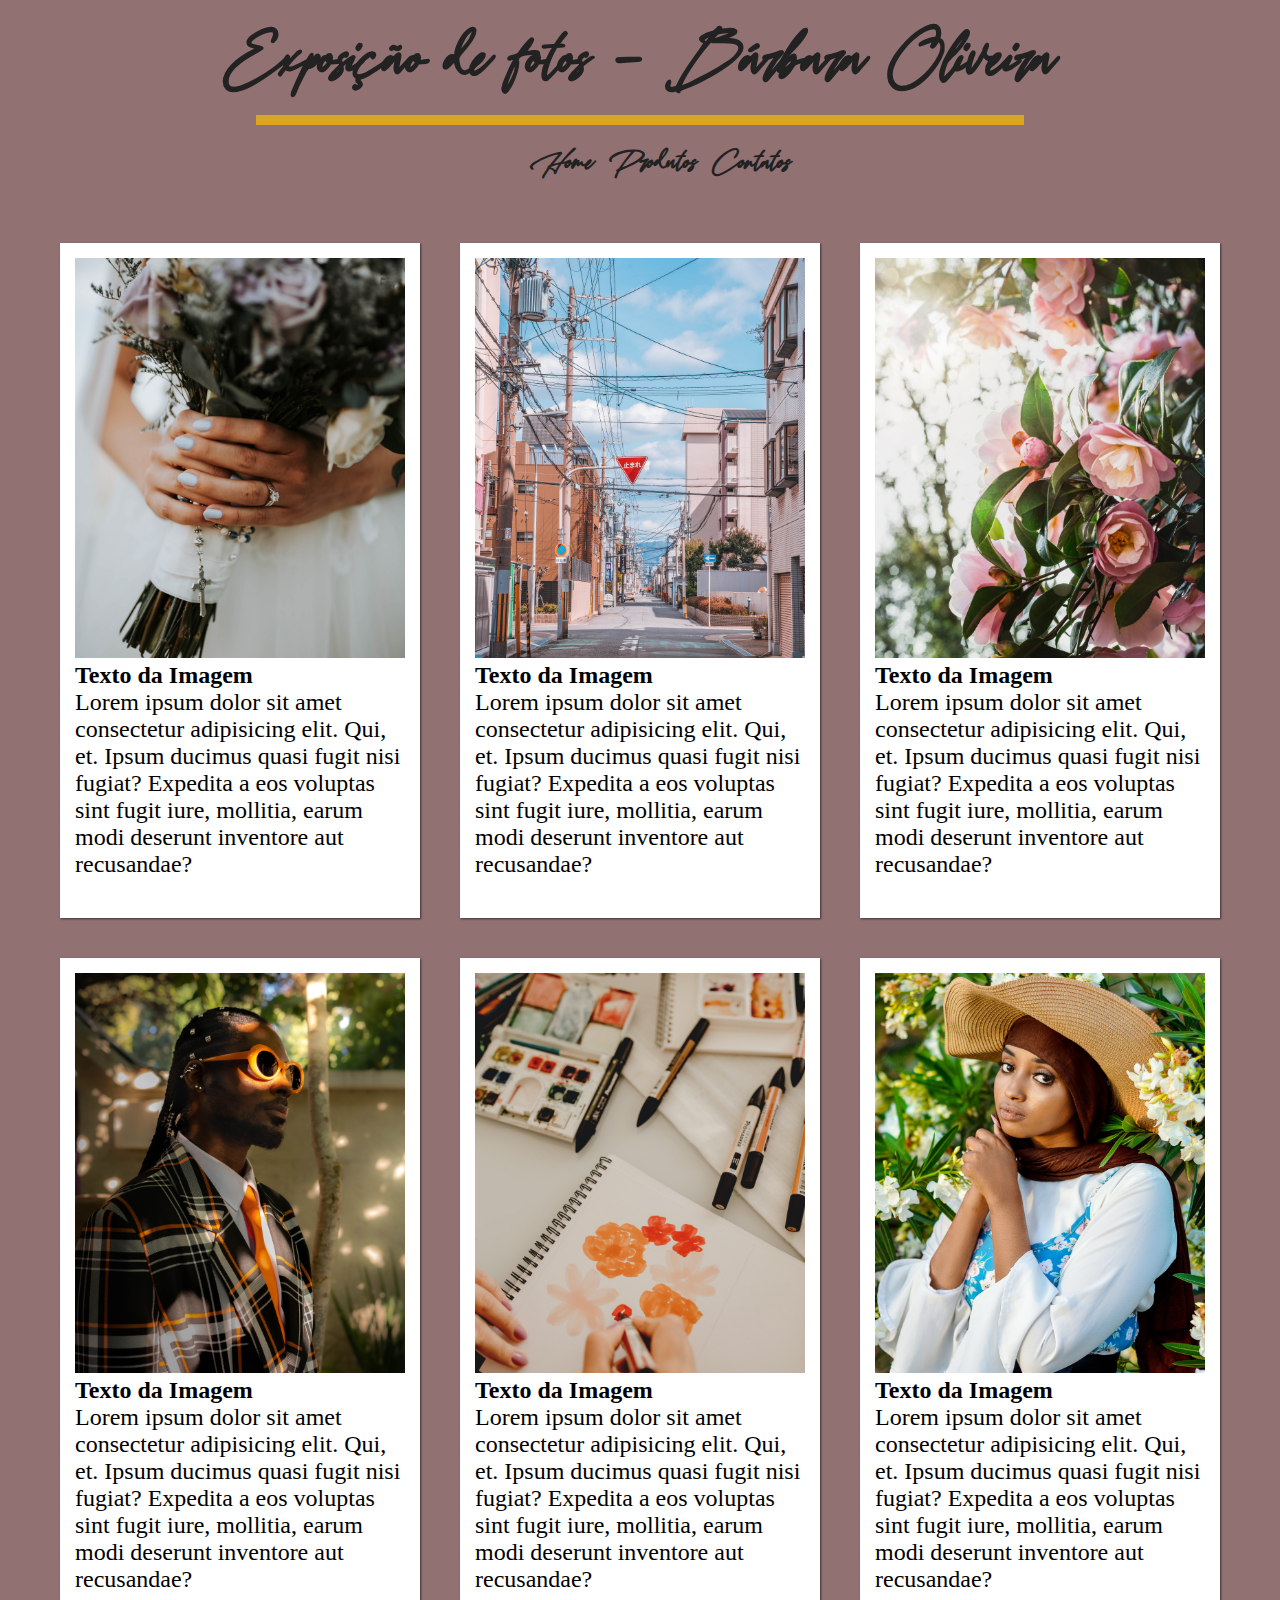
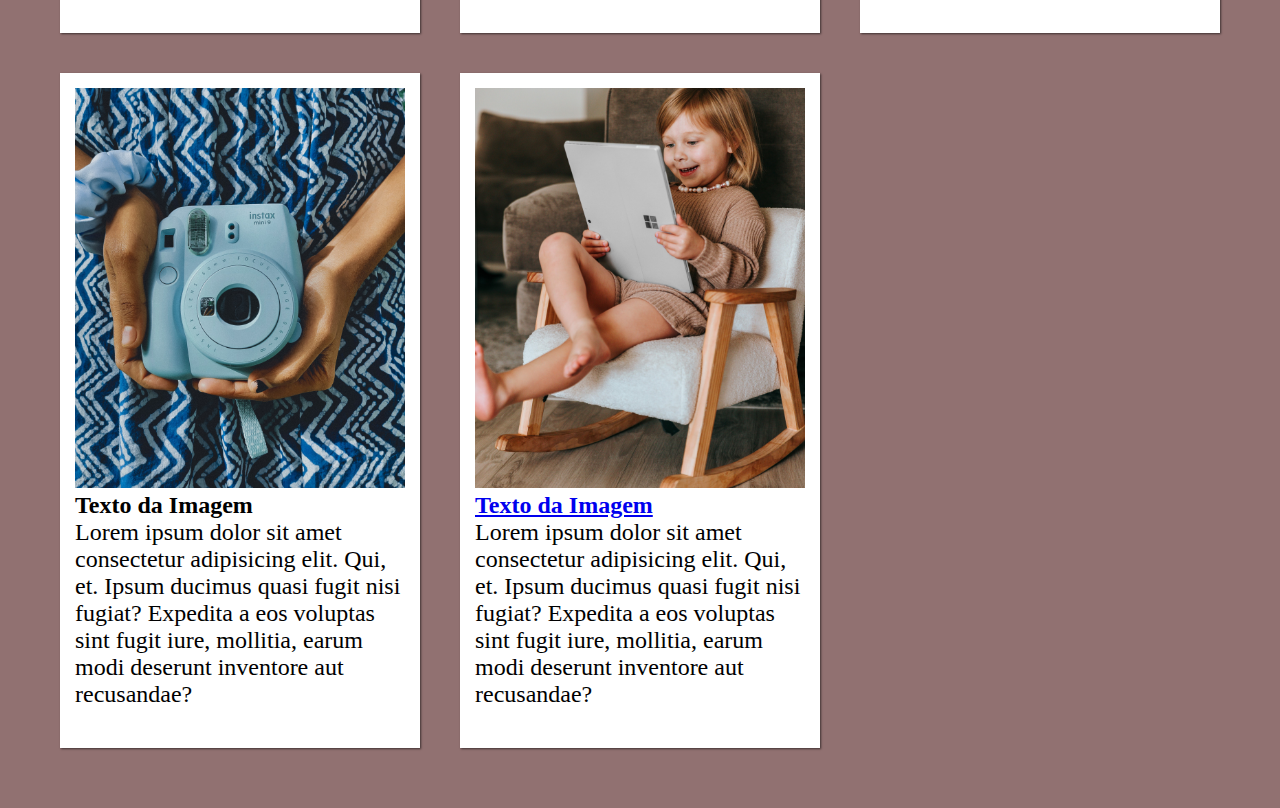
==== grid.html @ ba96220d "versão 1" ====
<!DOCTYPE html>
<html lang="en">

<head>
  <meta charset="UTF-8">
  <meta http-equiv="X-UA-Compatible" content="IE=edge">
  <meta name="viewport" content="width=device-width, initial-scale=1.0">
  <link rel="stylesheet" href="css/grid.css">
  <title>Document</title>

  <link rel="preconnect" href="https://fonts.googleapis.com">
  <link rel="preconnect" href="https://fonts.gstatic.com" crossorigin>
  <link href="https://fonts.googleapis.com/css2?family=Palette+Mosaic&display=swap" rel="stylesheet">
</head>

<body>

  <h1 class="titulo" id="topo">Exposição de fotos - Bárbara Oliveira</h1>
  <hr>
  <nav class="menu">
    <ul>

      <li><a href="#">Home</a></li>
      <li><a href="#produtos">Produtos</a></li>
      <li><a href="#">Contatos</a></li>

    </ul>
  </nav>

  <div class="pai">
    <div class="polaroid">
      <img src="imagens/sarah-noltner--GrAZRYn72w-unsplash.jpg" alt="noiva">

      <h2>Texto da Imagem</h2>
      <p>Lorem ipsum dolor sit amet consectetur adipisicing elit. Qui, et. Ipsum ducimus quasi fugit nisi fugiat? Expedita a eos voluptas sint fugit iure, mollitia, earum modi deserunt inventore aut recusandae?</p>

    </div>

    <div class="polaroid">
      <img src="imagens/romeo-a-WUkhEYsXt_Q-unsplash.jpg" alt="rua ensolarada">

      <h2>Texto da Imagem</h2>
      <p>Lorem ipsum dolor sit amet consectetur adipisicing elit. Qui, et. Ipsum ducimus quasi fugit nisi fugiat? Expedita a eos voluptas sint fugit iure, mollitia, earum modi deserunt inventore aut recusandae?</p>

    </div>

    <div class="polaroid">
      <img src="imagens/micheile-visual-stories-wq1Jq4xzceE-unsplash.jpg" alt="flores bonitas">

      <h2>Texto da Imagem</h2>
      <p>Lorem ipsum dolor sit amet consectetur adipisicing elit. Qui, et. Ipsum ducimus quasi fugit nisi fugiat? Expedita a eos voluptas sint fugit iure, mollitia, earum modi deserunt inventore aut recusandae?</p>

    </div>

    <div class="polaroid">
      <img src="imagens/lucas-calloch-TruFgbRejnc-unsplash.jpg" alt="homem negro estiloso">

      <h2>Texto da Imagem</h2>
      <p>Lorem ipsum dolor sit amet consectetur adipisicing elit. Qui, et. Ipsum ducimus quasi fugit nisi fugiat? Expedita a eos voluptas sint fugit iure, mollitia, earum modi deserunt inventore aut recusandae?</p>

    </div>

    <div class="polaroid">
      <img src="imagens/jonathan-borba-ZgsAxs7E9S0-unsplash.jpg" alt="pintura">

      <h2>Texto da Imagem</h2>
      <p>Lorem ipsum dolor sit amet consectetur adipisicing elit. Qui, et. Ipsum ducimus quasi fugit nisi fugiat? Expedita a eos voluptas sint fugit iure, mollitia, earum modi deserunt inventore aut recusandae?</p>

    </div>

    <div class="polaroid">
      <img src="imagens/amani-nation-G-sttkvNR_Q-unsplash.jpg" alt="moça bonita">

      <h2>Texto da Imagem</h2>
      <p>Lorem ipsum dolor sit amet consectetur adipisicing elit. Qui, et. Ipsum ducimus quasi fugit nisi fugiat? Expedita a eos voluptas sint fugit iure, mollitia, earum modi deserunt inventore aut recusandae?</p>

    </div>

    <div class="polaroid">
      <img src="imagens/urja-bhatt-DTBHBxoENgA-unsplash.jpg" alt="câmera fotográfica">

      <h2>Texto da Imagem</h2>
      <p>Lorem ipsum dolor sit amet consectetur adipisicing elit. Qui, et. Ipsum ducimus quasi fugit nisi fugiat? Expedita a eos voluptas sint fugit iure, mollitia, earum modi deserunt inventore aut recusandae?</p>

    </div>

    <div class="polaroid" id="produtos">
      <img src="imagens/surface-Wpoio-yLUTY-unsplash.jpg" alt="Criança sorrindo">

      <h2><a href="#topo">Texto da Imagem </a></h2>
      <p>Lorem ipsum dolor sit amet consectetur adipisicing elit. Qui, et. Ipsum ducimus quasi fugit nisi fugiat? Expedita a eos voluptas sint fugit iure, mollitia, earum modi deserunt inventore aut recusandae?</p>

    </div>
  </div>




</body>

</html>
---- css/grid.css ----
/* NORMALIZAÇÃO */

body,
h1,
h2,
p {
  margin: 0;
  padding: 0;
  box-sizing: border-box;
}

/* inicio do CSS */
@font-face {
  font-family: barbara;
  src: url("/imagens/La\ Petite\ Robe.ttf");
}

body {
  background: rgba(134, 98, 98, 0.904);
}

p {
  font-size: 1.5rem;
}

.menu {
  width: 30%;
  margin: 10px auto;
}

.menu ul li {
  list-style: none;
}

.menu ul li a {
  text-decoration: none;
  color: #222222;
  font-weight: 600;
  font-size: 35px;
  font-family: barbara;
}

.menu ul li a:hover {
  color: goldenrod;
}

.menu ul {
  display: flex;
  gap: 15px;
  justify-content: center;
}

hr {
  width: 60%;
  height: 10px;
  background-color: goldenrod;
  border: none;
}

.titulo {
  font-family: barbara;
  font-size: 80px;
  text-align: center;
  color: #222222;
  margin-top: 10px;
}

.polaroid {
  background: white;
  padding: 15px 15px 40px;
  box-shadow: 1px 1px 2px rgba(0, 0, 0, 0.568);
}

.polaroid img {
  width: 100%;
  height: 400px;
  object-fit: cover;
  object-position: center center;
}

.pai {
  max-width: 100%;
  display: grid;
  grid-template-columns: repeat(3, 1fr);
  gap: 40px;
  margin: 40px;
  padding: 20px;
}

/* Tablet */
@media (min-width: 830px) and (max-width: 1024px) {
  .pai {
    grid-template-columns: repeat(2, 1fr);
  }
}

/* celular tela grande */
@media (min-width: 640px) and (max-width: 830px) {
  .pai {
    grid-template-columns: repeat(2, 1fr);
  }

  .titulo {
    font-size: 40px;
    color: #222222;
    text-align: center;
    margin-top: 10px;
    margin-bottom: 10px;
  }

  hr {
    width: 80%;
    height: 5px;
    background-color: goldenrod;
    border: none;
    margin: 0 auto;
  }
}

/* celular tela pequena */
@media (max-width: 640px) {
  .pai {
    grid-template-columns: repeat(1, 1fr);
    margin-top: 5px;
  }

  .titulo {
    font-size: 40px;
    color: #fa1111;
    text-align: center;
    margin-top: 10px;
    margin-bottom: 10px;
  }

  hr {
    width: 80%;
    height: 5px;
    background-color: goldenrod;
    border: none;
    margin: 0 auto;
  }
}
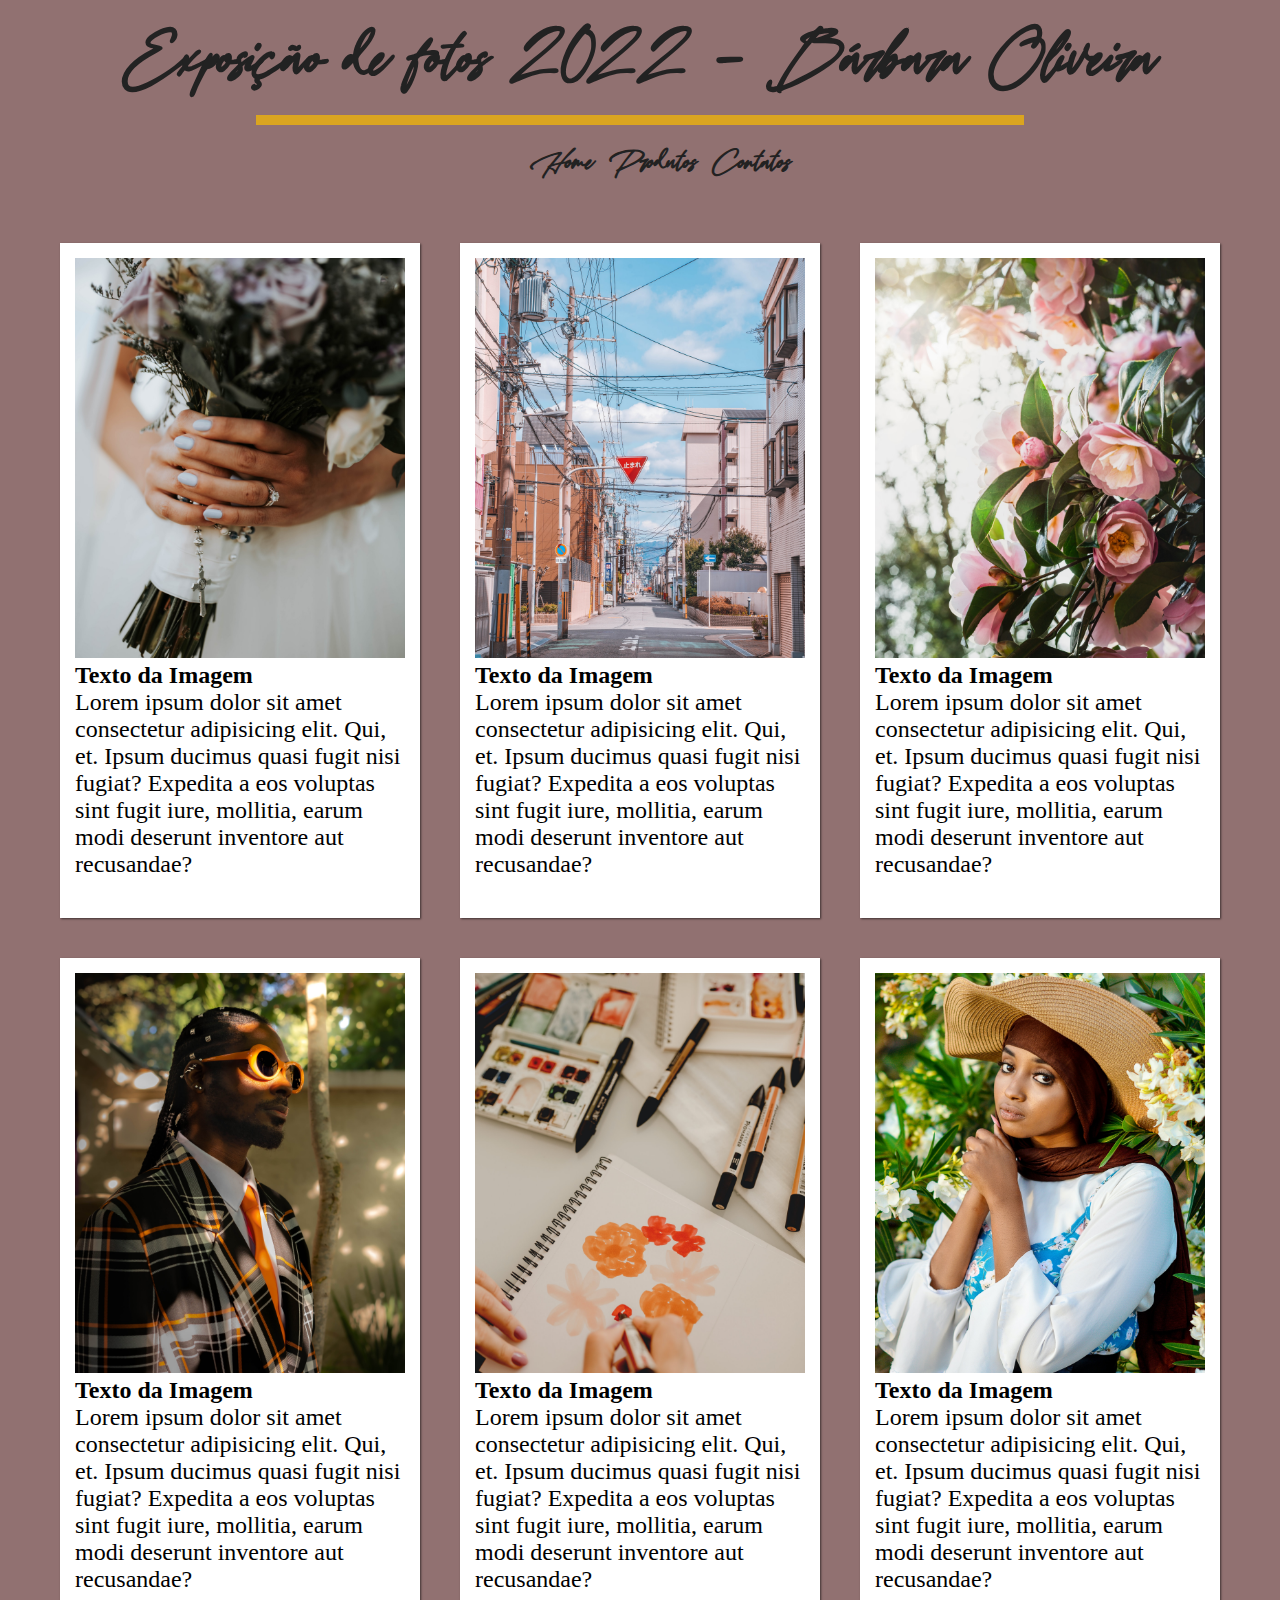
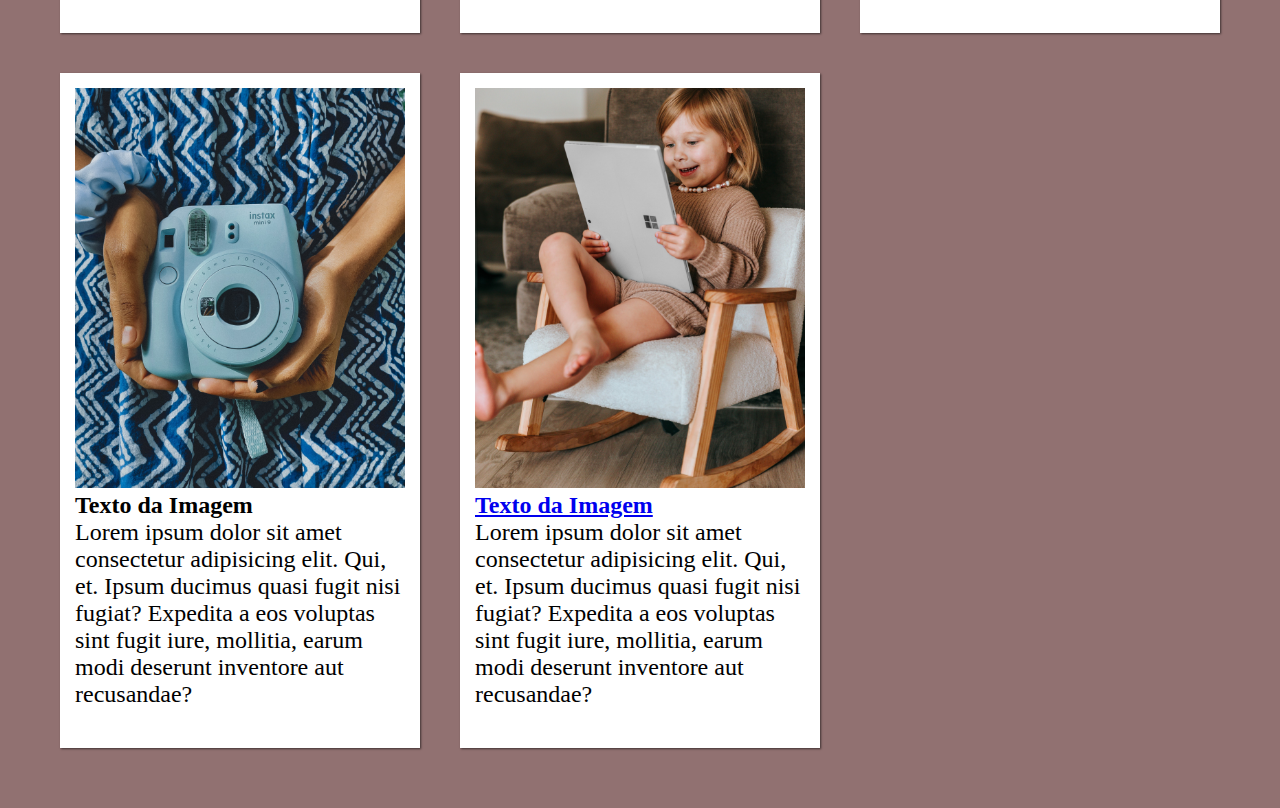
==== commit a418c79f: "alteração no ano da exposição" ====
--- a/grid.html
+++ b/grid.html
@@ -6,7 +6,7 @@
   <meta http-equiv="X-UA-Compatible" content="IE=edge">
   <meta name="viewport" content="width=device-width, initial-scale=1.0">
   <link rel="stylesheet" href="css/grid.css">
-  <title>Document</title>
+  <title>Exposição Maria Alice</title>
 
   <link rel="preconnect" href="https://fonts.googleapis.com">
   <link rel="preconnect" href="https://fonts.gstatic.com" crossorigin>
@@ -15,7 +15,7 @@
 
 <body>
 
-  <h1 class="titulo" id="topo">Exposição de fotos - Bárbara Oliveira</h1>
+  <h1 class="titulo" id="topo">Exposição de fotos 2022 - Bárbara Oliveira</h1>
   <hr>
   <nav class="menu">
     <ul>
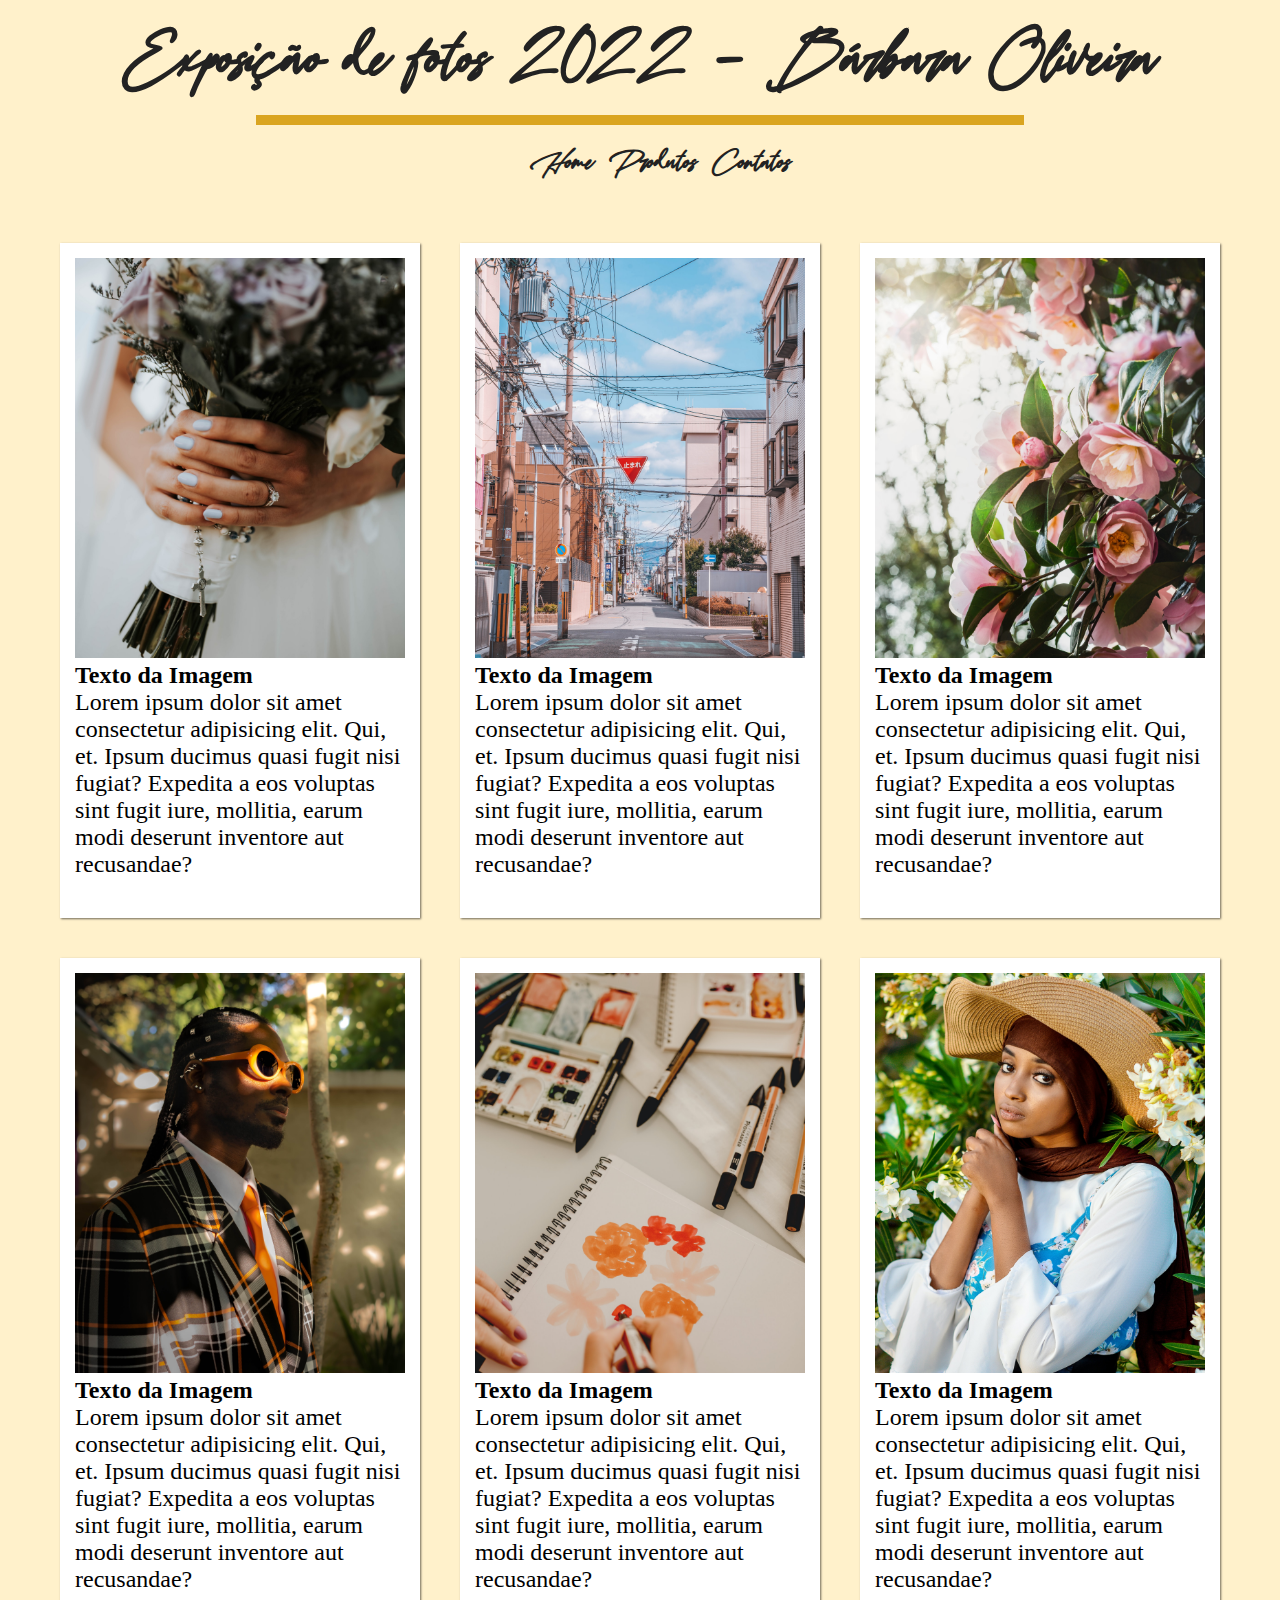
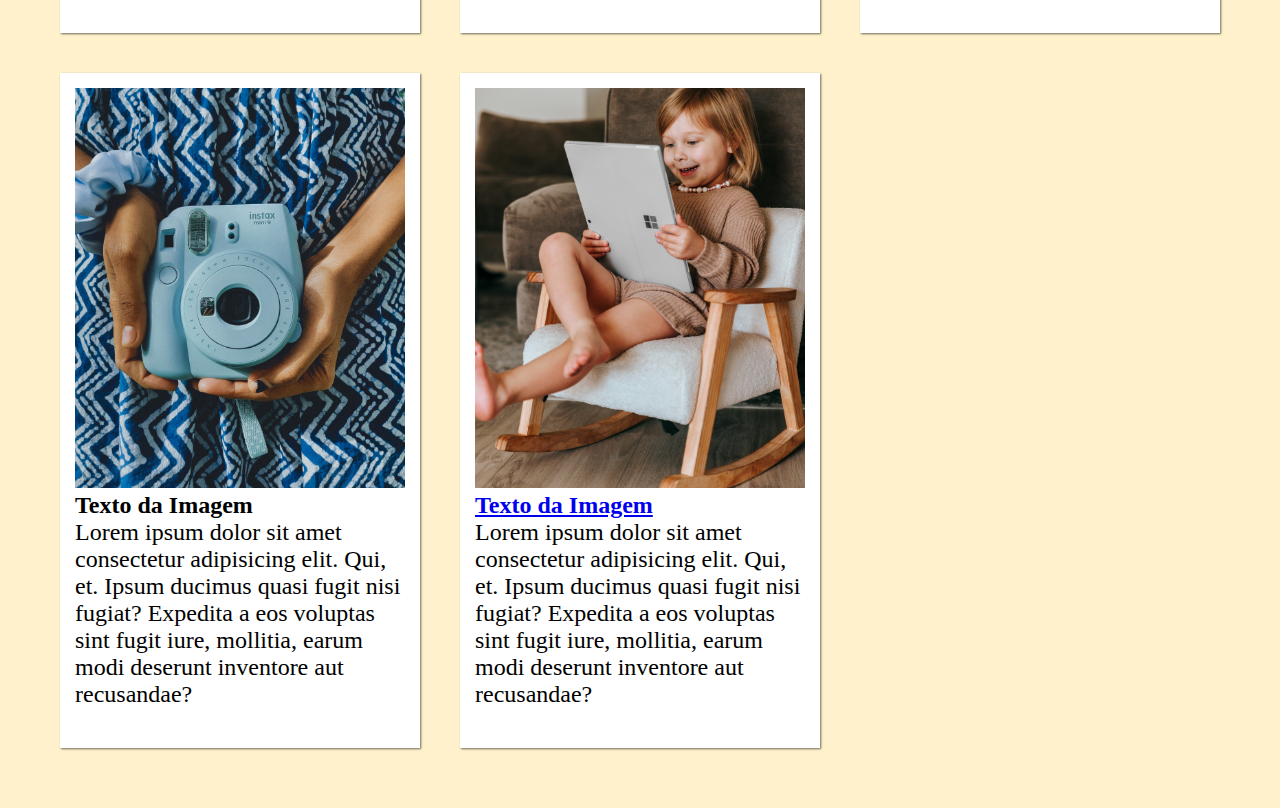
==== commit 67dee0d2: "versão 3" ====
--- a/grid.html
+++ b/grid.html
@@ -6,7 +6,7 @@
   <meta http-equiv="X-UA-Compatible" content="IE=edge">
   <meta name="viewport" content="width=device-width, initial-scale=1.0">
   <link rel="stylesheet" href="css/grid.css">
-  <title>Exposição Maria Alice</title>
+  <title>Exposição Bárbara Oliveira 2022</title>
 
   <link rel="preconnect" href="https://fonts.googleapis.com">
   <link rel="preconnect" href="https://fonts.gstatic.com" crossorigin>
--- a/css/grid.css
+++ b/css/grid.css
@@ -16,7 +16,7 @@
 }
 
 body {
-  background: rgba(134, 98, 98, 0.904);
+  background: rgba(255, 239, 198, 0.904);
 }
 
 p {
